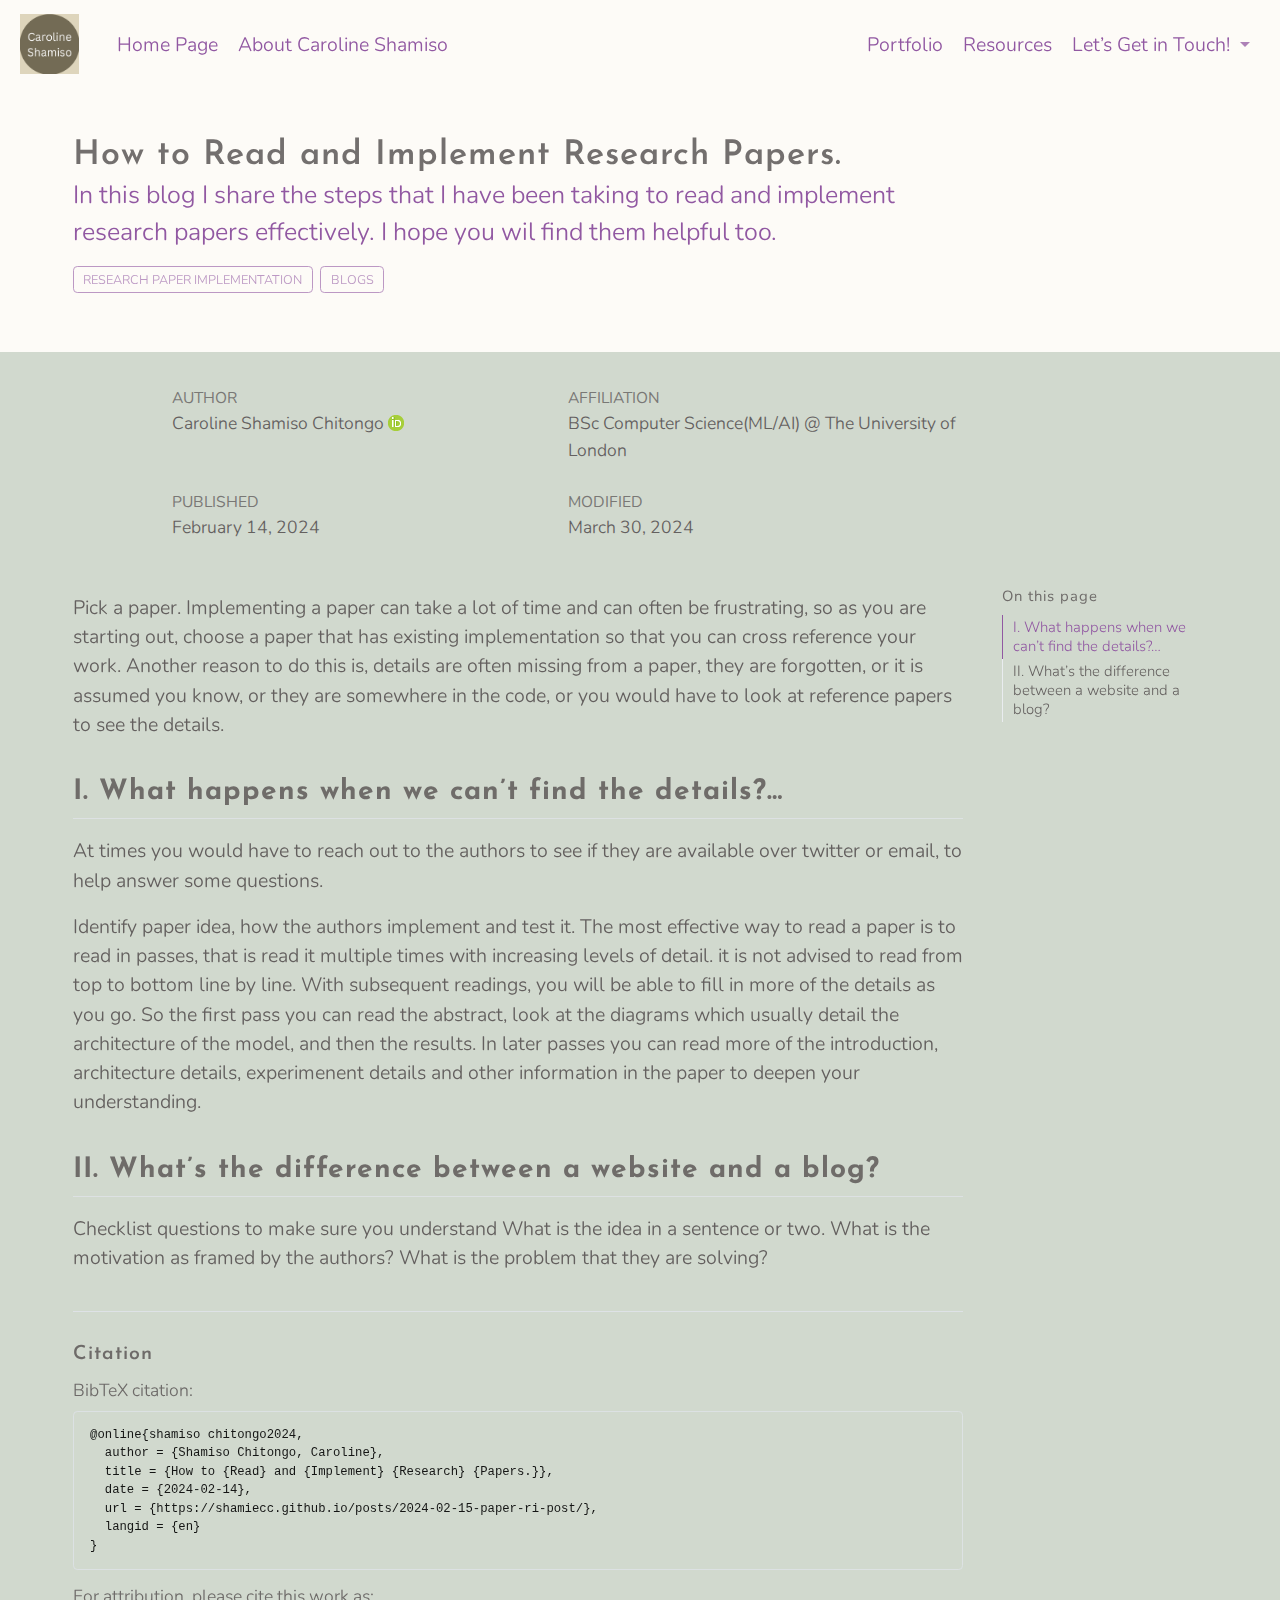
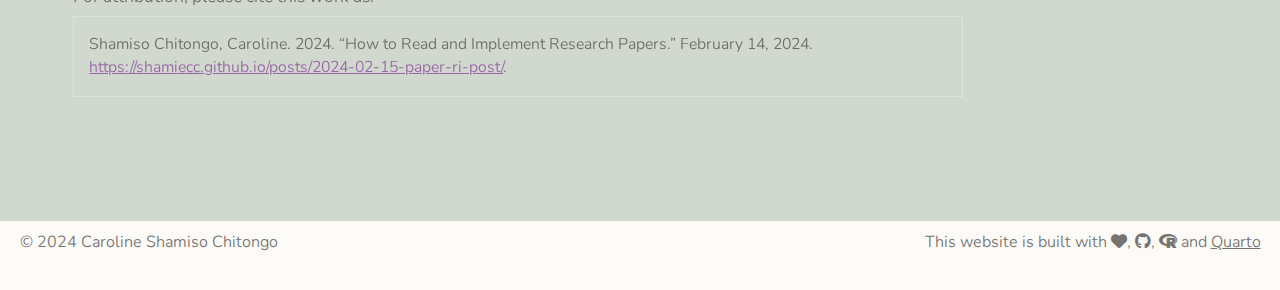
==== docs/posts/2024-02-15-paper-ri-post/index.html @ ace8da69 "first update" ====
<!DOCTYPE html>
<html xmlns="http://www.w3.org/1999/xhtml" lang="en" xml:lang="en"><head>

<meta charset="utf-8">
<meta name="generator" content="quarto-1.3.450">

<meta name="viewport" content="width=device-width, initial-scale=1.0, user-scalable=yes">

<meta name="author" content="Caroline Shamiso Chitongo">
<meta name="dcterms.date" content="2024-02-14">
<meta name="description" content="In this blog I share the steps that I have been taking to read and implement research papers effectively. I hope you wil find them helpful too.">

<title>How to Read and Implement Research Papers.</title>
<style>
code{white-space: pre-wrap;}
span.smallcaps{font-variant: small-caps;}
div.columns{display: flex; gap: min(4vw, 1.5em);}
div.column{flex: auto; overflow-x: auto;}
div.hanging-indent{margin-left: 1.5em; text-indent: -1.5em;}
ul.task-list{list-style: none;}
ul.task-list li input[type="checkbox"] {
  width: 0.8em;
  margin: 0 0.8em 0.2em -1em; /* quarto-specific, see https://github.com/quarto-dev/quarto-cli/issues/4556 */ 
  vertical-align: middle;
}
</style>


<script src="../../site_libs/quarto-nav/quarto-nav.js"></script>
<script src="../../site_libs/quarto-nav/headroom.min.js"></script>
<link href="../../images/world_icon.png" rel="icon" type="image/png">
<script src="../../site_libs/clipboard/clipboard.min.js"></script>
<script src="../../site_libs/quarto-html/quarto.js"></script>
<script src="../../site_libs/quarto-html/popper.min.js"></script>
<script src="../../site_libs/quarto-html/tippy.umd.min.js"></script>
<script src="../../site_libs/quarto-html/anchor.min.js"></script>
<link href="../../site_libs/quarto-html/tippy.css" rel="stylesheet">
<link href="../../site_libs/quarto-html/quarto-syntax-highlighting.css" rel="stylesheet" id="quarto-text-highlighting-styles">
<script src="../../site_libs/bootstrap/bootstrap.min.js"></script>
<link href="../../site_libs/bootstrap/bootstrap-icons.css" rel="stylesheet">
<link href="../../site_libs/bootstrap/bootstrap.min.css" rel="stylesheet" id="quarto-bootstrap" data-mode="light">
<link href="../../site_libs/quarto-contrib/fontawesome6-0.1.0/all.css" rel="stylesheet">
<link href="../../site_libs/quarto-contrib/fontawesome6-0.1.0/latex-fontsize.css" rel="stylesheet">
<script id="quarto-search-options" type="application/json">{
  "language": {
    "search-no-results-text": "No results",
    "search-matching-documents-text": "matching documents",
    "search-copy-link-title": "Copy link to search",
    "search-hide-matches-text": "Hide additional matches",
    "search-more-match-text": "more match in this document",
    "search-more-matches-text": "more matches in this document",
    "search-clear-button-title": "Clear",
    "search-detached-cancel-button-title": "Cancel",
    "search-submit-button-title": "Submit",
    "search-label": "Search"
  }
}</script>


<link rel="stylesheet" href="../../styles.css">
<meta property="og:title" content="How to Read and Implement Research Papers.">
<meta property="og:description" content="In this blog I share the steps that I have been taking to read and implement research papers effectively. I hope you wil find them helpful too.">
<meta property="og:image" content="https://shamiecc.github.io/posts/2024-02-15-paper-ri-post/rsech.jpg">
</head>

<body class="nav-fixed">

<div id="quarto-search-results"></div>
  <header id="quarto-header" class="headroom fixed-top">
    <nav class="navbar navbar-expand-lg navbar-dark ">
      <div class="navbar-container container-fluid">
      <div class="navbar-brand-container">
    <a href="../../index.html" class="navbar-brand navbar-brand-logo">
    <img src="../../images/logo_nav.png" alt="" class="navbar-logo">
    </a>
  </div>
          <button class="navbar-toggler" type="button" data-bs-toggle="collapse" data-bs-target="#navbarCollapse" aria-controls="navbarCollapse" aria-expanded="false" aria-label="Toggle navigation" onclick="if (window.quartoToggleHeadroom) { window.quartoToggleHeadroom(); }">
  <span class="navbar-toggler-icon"></span>
</button>
          <div class="collapse navbar-collapse" id="navbarCollapse">
            <ul class="navbar-nav navbar-nav-scroll me-auto">
  <li class="nav-item">
    <a class="nav-link" href="../../index.html" rel="" target="">
 <span class="menu-text">Home Page</span></a>
  </li>  
  <li class="nav-item">
    <a class="nav-link" href="../../about.html" rel="" target="">
 <span class="menu-text">About Caroline Shamiso</span></a>
  </li>  
</ul>
            <ul class="navbar-nav navbar-nav-scroll ms-auto">
  <li class="nav-item">
    <a class="nav-link" href="../../posts.html" rel="" target="">
 <span class="menu-text">Portfolio</span></a>
  </li>  
  <li class="nav-item">
    <a class="nav-link" href="../../resources.html" rel="" target="">
 <span class="menu-text">Resources</span></a>
  </li>  
  <li class="nav-item dropdown ">
    <a class="nav-link dropdown-toggle" href="#" id="nav-menu-lets-get-in-touch" role="button" data-bs-toggle="dropdown" aria-expanded="false" rel="" target="">
 <span class="menu-text">Let’s Get in Touch!</span>
    </a>
    <ul class="dropdown-menu dropdown-menu-end" aria-labelledby="nav-menu-lets-get-in-touch">    
        <li>
    <a class="dropdown-item" href="https://www.linkedin.com/in/caroline-shamiso-chitongo-7724381a8/" rel="" target=""><i class="bi bi-linkedin" role="img">
</i> 
 <span class="dropdown-text">LinkedIn</span></a>
  </li>  
        <li>
    <a class="dropdown-item" href="https://github.com/ShamieCC" rel="" target=""><i class="bi bi-github" role="img">
</i> 
 <span class="dropdown-text">GitHub</span></a>
  </li>  
        <li>
    <a class="dropdown-item" href="mailto:chitongo.shamiso@gmail.com" rel="" target=""><i class="bi bi-envelope" role="img">
</i> 
 <span class="dropdown-text">Email</span></a>
  </li>  
    </ul>
  </li>
</ul>
            <div class="quarto-navbar-tools">
</div>
          </div> <!-- /navcollapse -->
      </div> <!-- /container-fluid -->
    </nav>
</header>
<!-- content -->
<header id="title-block-header" class="quarto-title-block default page-columns page-full">
  <div class="quarto-title-banner page-columns page-full">
    <div class="quarto-title column-page-left">
      <h1 class="title">How to Read and Implement Research Papers.</h1>
                  <div>
        <div class="description">
          In this blog I share the steps that I have been taking to read and implement research papers effectively. I hope you wil find them helpful too.
        </div>
      </div>
                          <div class="quarto-categories">
                <div class="quarto-category">Research Paper Implementation</div>
                <div class="quarto-category">Blogs</div>
              </div>
                  </div>
  </div>
    
  <div class="quarto-title-meta-author">
    <div class="quarto-title-meta-heading">Author</div>
    <div class="quarto-title-meta-heading">Affiliation</div>
    
      <div class="quarto-title-meta-contents">
      <p class="author"><a href="https://shamiecc.github.io/">Caroline Shamiso Chitongo</a> <a href="https://orcid.org/0009-0008-4001-2360" class="quarto-title-author-orcid"> <img src="[data-uri]"></a></p>
    </div>
      <div class="quarto-title-meta-contents">
          <p class="affiliation">
              <a href="https://www.london.ac.uk/study/courses/undergraduate/bsc-computer-science">
              BSc Computer Science(ML/AI) @ The University of London
              </a>
            </p>
        </div>
      </div>

  <div class="quarto-title-meta">

        
      <div>
      <div class="quarto-title-meta-heading">Published</div>
      <div class="quarto-title-meta-contents">
        <p class="date">February 14, 2024</p>
      </div>
    </div>
    
      <div>
      <div class="quarto-title-meta-heading">Modified</div>
      <div class="quarto-title-meta-contents">
        <p class="date-modified">March 30, 2024</p>
      </div>
    </div>
      
    </div>
    
  
  </header><div id="quarto-content" class="quarto-container page-columns page-rows-contents page-layout-full page-navbar">
<!-- sidebar -->
<!-- margin-sidebar -->
    <div id="quarto-margin-sidebar" class="sidebar margin-sidebar">
        <nav id="TOC" role="doc-toc" class="toc-active">
    <h2 id="toc-title">On this page</h2>
   
  <ul>
  <li><a href="#i.-what-happens-when-we-cant-find-the-details" id="toc-i.-what-happens-when-we-cant-find-the-details" class="nav-link active" data-scroll-target="#i.-what-happens-when-we-cant-find-the-details">I. What happens when we can’t find the details?…</a></li>
  <li><a href="#ii.-whats-the-difference-between-a-website-and-a-blog" id="toc-ii.-whats-the-difference-between-a-website-and-a-blog" class="nav-link" data-scroll-target="#ii.-whats-the-difference-between-a-website-and-a-blog">II. What’s the difference between a website and a blog?</a></li>
  </ul>
</nav>
    </div>
<!-- main -->
<main class="content quarto-banner-title-block column-page-left" id="quarto-document-content">




<p>Pick a paper. Implementing a paper can take a lot of time and can often be frustrating, so as you are starting out, choose a paper that has existing implementation so that you can cross reference your work. Another reason to do this is, details are often missing from a paper, they are forgotten, or it is assumed you know, or they are somewhere in the code, or you would have to look at reference papers to see the details.</p>
<section id="i.-what-happens-when-we-cant-find-the-details" class="level2">
<h2 class="anchored" data-anchor-id="i.-what-happens-when-we-cant-find-the-details">I. What happens when we can’t find the details?…</h2>
<p>At times you would have to reach out to the authors to see if they are available over twitter or email, to help answer some questions.</p>
<p>Identify paper idea, how the authors implement and test it. The most effective way to read a paper is to read in passes, that is read it multiple times with increasing levels of detail. it is not advised to read from top to bottom line by line. With subsequent readings, you will be able to fill in more of the details as you go. So the first pass you can read the abstract, look at the diagrams which usually detail the architecture of the model, and then the results. In later passes you can read more of the introduction, architecture details, experimenent details and other information in the paper to deepen your understanding.</p>
</section>
<section id="ii.-whats-the-difference-between-a-website-and-a-blog" class="level2">
<h2 class="anchored" data-anchor-id="ii.-whats-the-difference-between-a-website-and-a-blog">II. What’s the difference between a website and a blog?</h2>
<p>Checklist questions to make sure you understand What is the idea in a sentence or two. What is the motivation as framed by the authors? What is the problem that they are solving?</p>


</section>

<div id="quarto-appendix" class="default"><section class="quarto-appendix-contents"><h2 class="anchored quarto-appendix-heading">Citation</h2><div><div class="quarto-appendix-secondary-label">BibTeX citation:</div><pre class="sourceCode code-with-copy quarto-appendix-bibtex"><code class="sourceCode bibtex">@online{shamiso chitongo2024,
  author = {Shamiso Chitongo, Caroline},
  title = {How to {Read} and {Implement} {Research} {Papers.}},
  date = {2024-02-14},
  url = {https://shamiecc.github.io/posts/2024-02-15-paper-ri-post/},
  langid = {en}
}
</code><button title="Copy to Clipboard" class="code-copy-button"><i class="bi"></i></button></pre><div class="quarto-appendix-secondary-label">For attribution, please cite this work as:</div><div id="ref-shamiso chitongo2024" class="csl-entry quarto-appendix-citeas" role="listitem">
Shamiso Chitongo, Caroline. 2024. <span>“How to Read and Implement
Research Papers.”</span> February 14, 2024. <a href="https://shamiecc.github.io/posts/2024-02-15-paper-ri-post/">https://shamiecc.github.io/posts/2024-02-15-paper-ri-post/</a>.
</div></div></section></div></main> <!-- /main -->
<script id="quarto-html-after-body" type="application/javascript">
window.document.addEventListener("DOMContentLoaded", function (event) {
  const toggleBodyColorMode = (bsSheetEl) => {
    const mode = bsSheetEl.getAttribute("data-mode");
    const bodyEl = window.document.querySelector("body");
    if (mode === "dark") {
      bodyEl.classList.add("quarto-dark");
      bodyEl.classList.remove("quarto-light");
    } else {
      bodyEl.classList.add("quarto-light");
      bodyEl.classList.remove("quarto-dark");
    }
  }
  const toggleBodyColorPrimary = () => {
    const bsSheetEl = window.document.querySelector("link#quarto-bootstrap");
    if (bsSheetEl) {
      toggleBodyColorMode(bsSheetEl);
    }
  }
  toggleBodyColorPrimary();  
  const icon = "";
  const anchorJS = new window.AnchorJS();
  anchorJS.options = {
    placement: 'right',
    icon: icon
  };
  anchorJS.add('.anchored');
  const isCodeAnnotation = (el) => {
    for (const clz of el.classList) {
      if (clz.startsWith('code-annotation-')) {                     
        return true;
      }
    }
    return false;
  }
  const clipboard = new window.ClipboardJS('.code-copy-button', {
    text: function(trigger) {
      const codeEl = trigger.previousElementSibling.cloneNode(true);
      for (const childEl of codeEl.children) {
        if (isCodeAnnotation(childEl)) {
          childEl.remove();
        }
      }
      return codeEl.innerText;
    }
  });
  clipboard.on('success', function(e) {
    // button target
    const button = e.trigger;
    // don't keep focus
    button.blur();
    // flash "checked"
    button.classList.add('code-copy-button-checked');
    var currentTitle = button.getAttribute("title");
    button.setAttribute("title", "Copied!");
    let tooltip;
    if (window.bootstrap) {
      button.setAttribute("data-bs-toggle", "tooltip");
      button.setAttribute("data-bs-placement", "left");
      button.setAttribute("data-bs-title", "Copied!");
      tooltip = new bootstrap.Tooltip(button, 
        { trigger: "manual", 
          customClass: "code-copy-button-tooltip",
          offset: [0, -8]});
      tooltip.show();    
    }
    setTimeout(function() {
      if (tooltip) {
        tooltip.hide();
        button.removeAttribute("data-bs-title");
        button.removeAttribute("data-bs-toggle");
        button.removeAttribute("data-bs-placement");
      }
      button.setAttribute("title", currentTitle);
      button.classList.remove('code-copy-button-checked');
    }, 1000);
    // clear code selection
    e.clearSelection();
  });
  function tippyHover(el, contentFn) {
    const config = {
      allowHTML: true,
      content: contentFn,
      maxWidth: 500,
      delay: 100,
      arrow: false,
      appendTo: function(el) {
          return el.parentElement;
      },
      interactive: true,
      interactiveBorder: 10,
      theme: 'quarto',
      placement: 'bottom-start'
    };
    window.tippy(el, config); 
  }
  const noterefs = window.document.querySelectorAll('a[role="doc-noteref"]');
  for (var i=0; i<noterefs.length; i++) {
    const ref = noterefs[i];
    tippyHover(ref, function() {
      // use id or data attribute instead here
      let href = ref.getAttribute('data-footnote-href') || ref.getAttribute('href');
      try { href = new URL(href).hash; } catch {}
      const id = href.replace(/^#\/?/, "");
      const note = window.document.getElementById(id);
      return note.innerHTML;
    });
  }
      let selectedAnnoteEl;
      const selectorForAnnotation = ( cell, annotation) => {
        let cellAttr = 'data-code-cell="' + cell + '"';
        let lineAttr = 'data-code-annotation="' +  annotation + '"';
        const selector = 'span[' + cellAttr + '][' + lineAttr + ']';
        return selector;
      }
      const selectCodeLines = (annoteEl) => {
        const doc = window.document;
        const targetCell = annoteEl.getAttribute("data-target-cell");
        const targetAnnotation = annoteEl.getAttribute("data-target-annotation");
        const annoteSpan = window.document.querySelector(selectorForAnnotation(targetCell, targetAnnotation));
        const lines = annoteSpan.getAttribute("data-code-lines").split(",");
        const lineIds = lines.map((line) => {
          return targetCell + "-" + line;
        })
        let top = null;
        let height = null;
        let parent = null;
        if (lineIds.length > 0) {
            //compute the position of the single el (top and bottom and make a div)
            const el = window.document.getElementById(lineIds[0]);
            top = el.offsetTop;
            height = el.offsetHeight;
            parent = el.parentElement.parentElement;
          if (lineIds.length > 1) {
            const lastEl = window.document.getElementById(lineIds[lineIds.length - 1]);
            const bottom = lastEl.offsetTop + lastEl.offsetHeight;
            height = bottom - top;
          }
          if (top !== null && height !== null && parent !== null) {
            // cook up a div (if necessary) and position it 
            let div = window.document.getElementById("code-annotation-line-highlight");
            if (div === null) {
              div = window.document.createElement("div");
              div.setAttribute("id", "code-annotation-line-highlight");
              div.style.position = 'absolute';
              parent.appendChild(div);
            }
            div.style.top = top - 2 + "px";
            div.style.height = height + 4 + "px";
            let gutterDiv = window.document.getElementById("code-annotation-line-highlight-gutter");
            if (gutterDiv === null) {
              gutterDiv = window.document.createElement("div");
              gutterDiv.setAttribute("id", "code-annotation-line-highlight-gutter");
              gutterDiv.style.position = 'absolute';
              const codeCell = window.document.getElementById(targetCell);
              const gutter = codeCell.querySelector('.code-annotation-gutter');
              gutter.appendChild(gutterDiv);
            }
            gutterDiv.style.top = top - 2 + "px";
            gutterDiv.style.height = height + 4 + "px";
          }
          selectedAnnoteEl = annoteEl;
        }
      };
      const unselectCodeLines = () => {
        const elementsIds = ["code-annotation-line-highlight", "code-annotation-line-highlight-gutter"];
        elementsIds.forEach((elId) => {
          const div = window.document.getElementById(elId);
          if (div) {
            div.remove();
          }
        });
        selectedAnnoteEl = undefined;
      };
      // Attach click handler to the DT
      const annoteDls = window.document.querySelectorAll('dt[data-target-cell]');
      for (const annoteDlNode of annoteDls) {
        annoteDlNode.addEventListener('click', (event) => {
          const clickedEl = event.target;
          if (clickedEl !== selectedAnnoteEl) {
            unselectCodeLines();
            const activeEl = window.document.querySelector('dt[data-target-cell].code-annotation-active');
            if (activeEl) {
              activeEl.classList.remove('code-annotation-active');
            }
            selectCodeLines(clickedEl);
            clickedEl.classList.add('code-annotation-active');
          } else {
            // Unselect the line
            unselectCodeLines();
            clickedEl.classList.remove('code-annotation-active');
          }
        });
      }
  const findCites = (el) => {
    const parentEl = el.parentElement;
    if (parentEl) {
      const cites = parentEl.dataset.cites;
      if (cites) {
        return {
          el,
          cites: cites.split(' ')
        };
      } else {
        return findCites(el.parentElement)
      }
    } else {
      return undefined;
    }
  };
  var bibliorefs = window.document.querySelectorAll('a[role="doc-biblioref"]');
  for (var i=0; i<bibliorefs.length; i++) {
    const ref = bibliorefs[i];
    const citeInfo = findCites(ref);
    if (citeInfo) {
      tippyHover(citeInfo.el, function() {
        var popup = window.document.createElement('div');
        citeInfo.cites.forEach(function(cite) {
          var citeDiv = window.document.createElement('div');
          citeDiv.classList.add('hanging-indent');
          citeDiv.classList.add('csl-entry');
          var biblioDiv = window.document.getElementById('ref-' + cite);
          if (biblioDiv) {
            citeDiv.innerHTML = biblioDiv.innerHTML;
          }
          popup.appendChild(citeDiv);
        });
        return popup.innerHTML;
      });
    }
  }
});
</script>
</div> <!-- /content -->
<footer class="footer">
  <div class="nav-footer">
    <div class="nav-footer-left">© 2024 Caroline Shamiso Chitongo</div>   
    <div class="nav-footer-center">
      &nbsp;
    </div>
    <div class="nav-footer-right">This website is built with <i class="fa-solid fa-heart" title="a heart" aria-label="heart"></i>, <a href="https://github.com/ShamieCC" target="_blank"><i class="fa-brands fa-github" title="GitHub octocat logo" aria-label="github"></i></a>, <a href="https://www.r-project.org/about.html" target="_blank"><i class="fa-brands fa-r-project" title="R Project" aria-label="r-project"></i></a> and <a href="https://quarto.org/" target="_blank">Quarto</a></div>
  </div>
</footer>



</body></html>
---- docs/site_libs/quarto-html/tippy.css ----
.tippy-box[data-animation=fade][data-state=hidden]{opacity:0}[data-tippy-root]{max-width:calc(100vw - 10px)}.tippy-box{position:relative;background-color:#333;color:#fff;border-radius:4px;font-size:14px;line-height:1.4;white-space:normal;outline:0;transition-property:transform,visibility,opacity}.tippy-box[data-placement^=top]>.tippy-arrow{bottom:0}.tippy-box[data-placement^=top]>.tippy-arrow:before{bottom:-7px;left:0;border-width:8px 8px 0;border-top-color:initial;transform-origin:center top}.tippy-box[data-placement^=bottom]>.tippy-arrow{top:0}.tippy-box[data-placement^=bottom]>.tippy-arrow:before{top:-7px;left:0;border-width:0 8px 8px;border-bottom-color:initial;transform-origin:center bottom}.tippy-box[data-placement^=left]>.tippy-arrow{right:0}.tippy-box[data-placement^=left]>.tippy-arrow:before{border-width:8px 0 8px 8px;border-left-color:initial;right:-7px;transform-origin:center left}.tippy-box[data-placement^=right]>.tippy-arrow{left:0}.tippy-box[data-placement^=right]>.tippy-arrow:before{left:-7px;border-width:8px 8px 8px 0;border-right-color:initial;transform-origin:center right}.tippy-box[data-inertia][data-state=visible]{transition-timing-function:cubic-bezier(.54,1.5,.38,1.11)}.tippy-arrow{width:16px;height:16px;color:#333}.tippy-arrow:before{content:"";position:absolute;border-color:transparent;border-style:solid}.tippy-content{position:relative;padding:5px 9px;z-index:1}
---- docs/site_libs/quarto-html/quarto-syntax-highlighting.css ----
/* quarto syntax highlight colors */
:root {
  --quarto-hl-ot-color: #003B4F;
  --quarto-hl-at-color: #657422;
  --quarto-hl-ss-color: #20794D;
  --quarto-hl-an-color: #5E5E5E;
  --quarto-hl-fu-color: #4758AB;
  --quarto-hl-st-color: #20794D;
  --quarto-hl-cf-color: #003B4F;
  --quarto-hl-op-color: #5E5E5E;
  --quarto-hl-er-color: #AD0000;
  --quarto-hl-bn-color: #AD0000;
  --quarto-hl-al-color: #AD0000;
  --quarto-hl-va-color: #111111;
  --quarto-hl-bu-color: inherit;
  --quarto-hl-ex-color: inherit;
  --quarto-hl-pp-color: #AD0000;
  --quarto-hl-in-color: #5E5E5E;
  --quarto-hl-vs-color: #20794D;
  --quarto-hl-wa-color: #5E5E5E;
  --quarto-hl-do-color: #5E5E5E;
  --quarto-hl-im-color: #00769E;
  --quarto-hl-ch-color: #20794D;
  --quarto-hl-dt-color: #AD0000;
  --quarto-hl-fl-color: #AD0000;
  --quarto-hl-co-color: #5E5E5E;
  --quarto-hl-cv-color: #5E5E5E;
  --quarto-hl-cn-color: #8f5902;
  --quarto-hl-sc-color: #5E5E5E;
  --quarto-hl-dv-color: #AD0000;
  --quarto-hl-kw-color: #003B4F;
}

/* other quarto variables */
:root {
  --quarto-font-monospace: SFMono-Regular, Menlo, Monaco, Consolas, "Liberation Mono", "Courier New", monospace;
}

pre > code.sourceCode > span {
  color: #003B4F;
}

code span {
  color: #003B4F;
}

code.sourceCode > span {
  color: #003B4F;
}

div.sourceCode,
div.sourceCode pre.sourceCode {
  color: #003B4F;
}

code span.ot {
  color: #003B4F;
  font-style: inherit;
}

code span.at {
  color: #657422;
  font-style: inherit;
}

code span.ss {
  color: #20794D;
  font-style: inherit;
}

code span.an {
  color: #5E5E5E;
  font-style: inherit;
}

code span.fu {
  color: #4758AB;
  font-style: inherit;
}

code span.st {
  color: #20794D;
  font-style: inherit;
}

code span.cf {
  color: #003B4F;
  font-style: inherit;
}

code span.op {
  color: #5E5E5E;
  font-style: inherit;
}

code span.er {
  color: #AD0000;
  font-style: inherit;
}

code span.bn {
  color: #AD0000;
  font-style: inherit;
}

code span.al {
  color: #AD0000;
  font-style: inherit;
}

code span.va {
  color: #111111;
  font-style: inherit;
}

code span.bu {
  font-style: inherit;
}

code span.ex {
  font-style: inherit;
}

code span.pp {
  color: #AD0000;
  font-style: inherit;
}

code span.in {
  color: #5E5E5E;
  font-style: inherit;
}

code span.vs {
  color: #20794D;
  font-style: inherit;
}

code span.wa {
  color: #5E5E5E;
  font-style: italic;
}

code span.do {
  color: #5E5E5E;
  font-style: italic;
}

code span.im {
  color: #00769E;
  font-style: inherit;
}

code span.ch {
  color: #20794D;
  font-style: inherit;
}

code span.dt {
  color: #AD0000;
  font-style: inherit;
}

code span.fl {
  color: #AD0000;
  font-style: inherit;
}

code span.co {
  color: #5E5E5E;
  font-style: inherit;
}

code span.cv {
  color: #5E5E5E;
  font-style: italic;
}

code span.cn {
  color: #8f5902;
  font-style: inherit;
}

code span.sc {
  color: #5E5E5E;
  font-style: inherit;
}

code span.dv {
  color: #AD0000;
  font-style: inherit;
}

code span.kw {
  color: #003B4F;
  font-style: inherit;
}

.prevent-inlining {
  content: "</";
}

/*# sourceMappingURL=debc5d5d77c3f9108843748ff7464032.css.map */
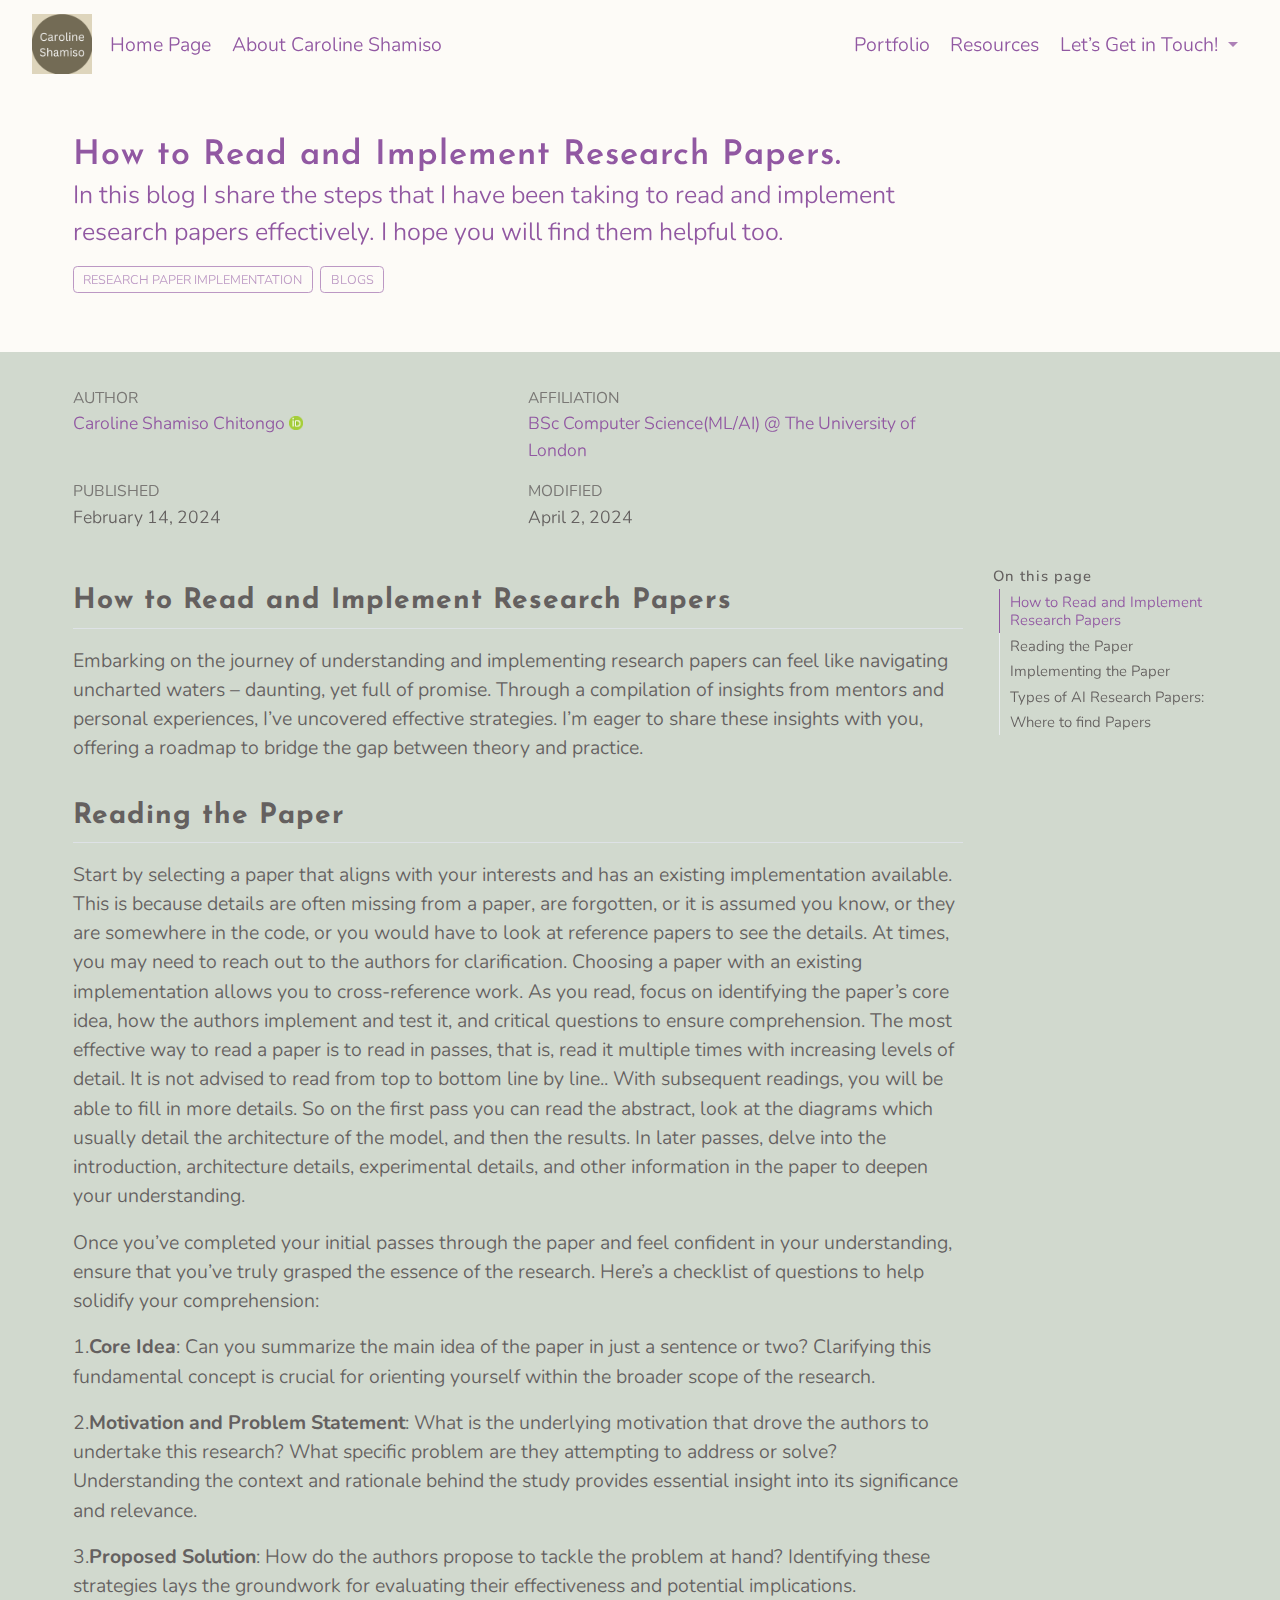
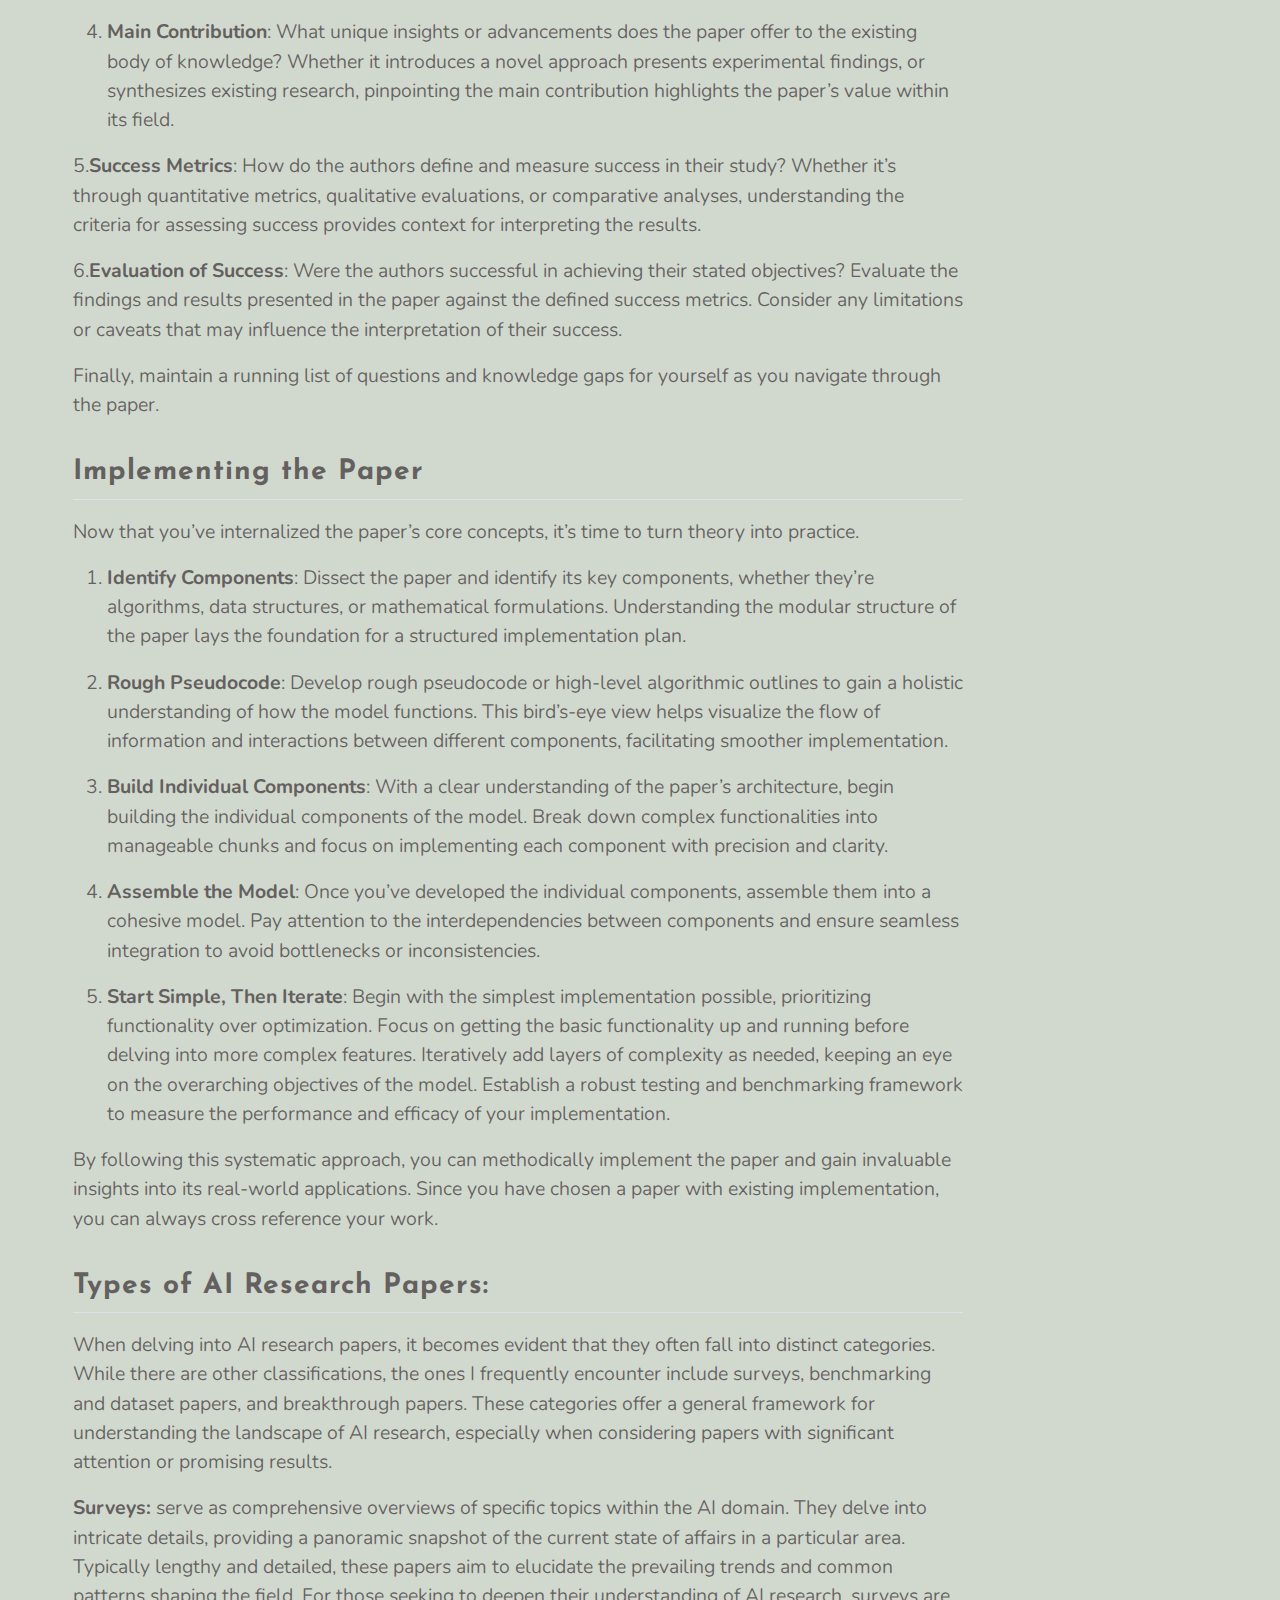
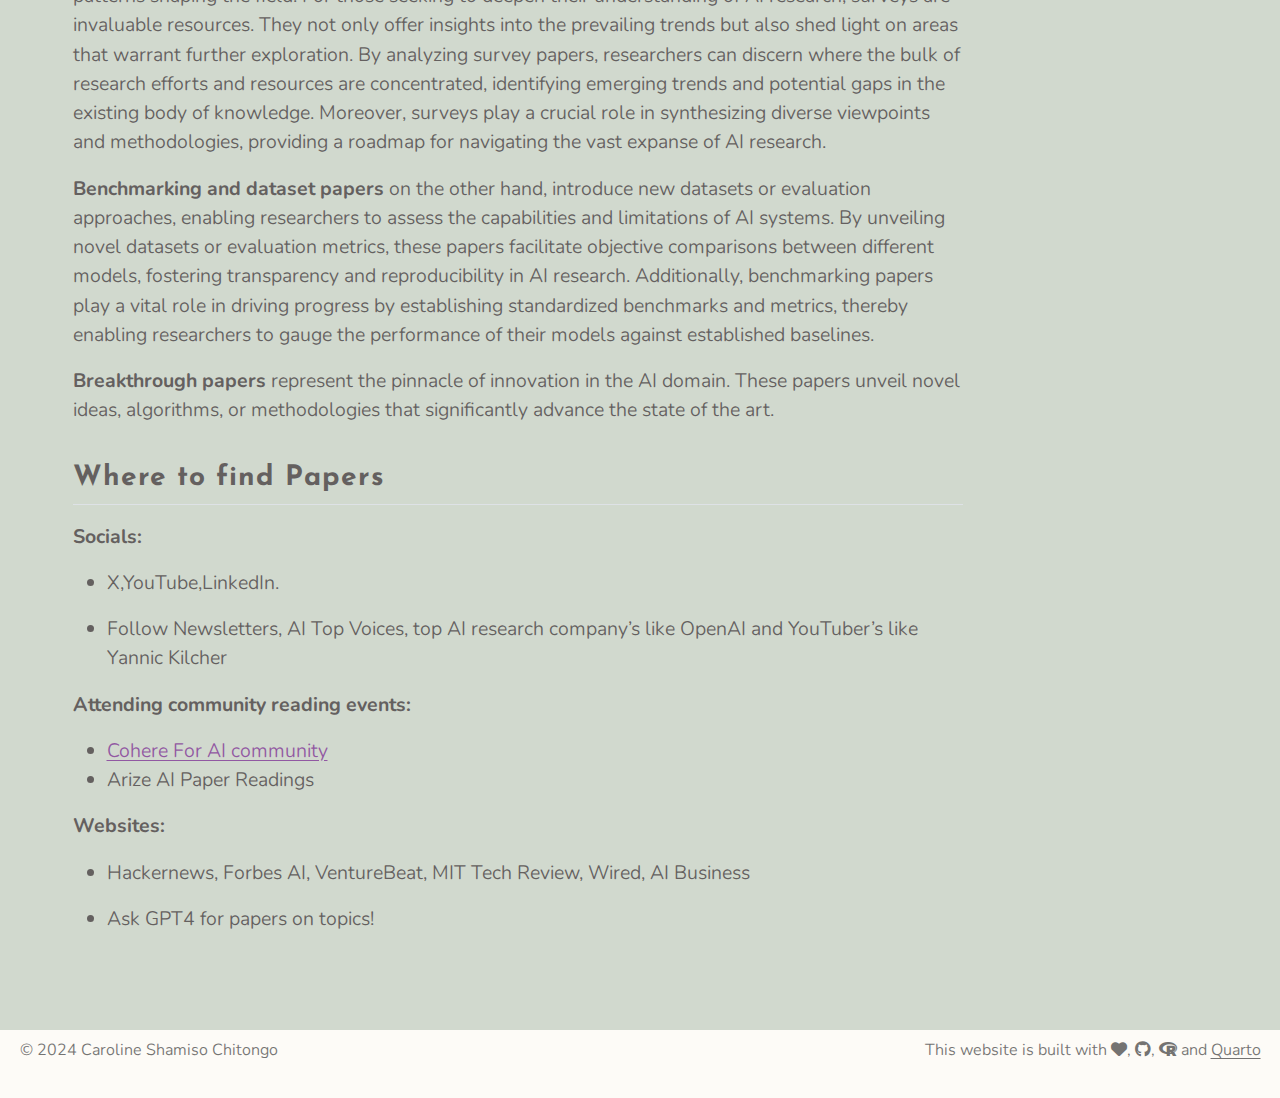
==== commit 04231e13: "Updated first blog" ====
--- a/docs/posts/2024-02-15-paper-ri-post/index.html
+++ b/docs/posts/2024-02-15-paper-ri-post/index.html
@@ -2,13 +2,13 @@
 <html xmlns="http://www.w3.org/1999/xhtml" lang="en" xml:lang="en"><head>
 
 <meta charset="utf-8">
-<meta name="generator" content="quarto-1.3.450">
+<meta name="generator" content="quarto-1.4.552">
 
 <meta name="viewport" content="width=device-width, initial-scale=1.0, user-scalable=yes">
 
 <meta name="author" content="Caroline Shamiso Chitongo">
 <meta name="dcterms.date" content="2024-02-14">
-<meta name="description" content="In this blog I share the steps that I have been taking to read and implement research papers effectively. I hope you wil find them helpful too.">
+<meta name="description" content="In this blog I share the steps that I have been taking to read and implement research papers effectively. I hope you will find them helpful too.">
 
 <title>How to Read and Implement Research Papers.</title>
 <style>
@@ -50,26 +50,36 @@
     "search-more-match-text": "more match in this document",
     "search-more-matches-text": "more matches in this document",
     "search-clear-button-title": "Clear",
+    "search-text-placeholder": "",
     "search-detached-cancel-button-title": "Cancel",
     "search-submit-button-title": "Submit",
     "search-label": "Search"
   }
 }</script>
+<script async="" src="https://www.googletagmanager.com/gtag/js?id=G-3YCVJ3TKDX"></script>
+
+<script type="text/javascript">
+
+window.dataLayer = window.dataLayer || [];
+function gtag(){dataLayer.push(arguments);}
+gtag('js', new Date());
+gtag('config', 'G-3YCVJ3TKDX', { 'anonymize_ip': true});
+</script>
 
 
 <link rel="stylesheet" href="../../styles.css">
 <meta property="og:title" content="How to Read and Implement Research Papers.">
-<meta property="og:description" content="In this blog I share the steps that I have been taking to read and implement research papers effectively. I hope you wil find them helpful too.">
+<meta property="og:description" content="In this blog I share the steps that I have been taking to read and implement research papers effectively. I hope you will find them helpful too.">
 <meta property="og:image" content="https://shamiecc.github.io/posts/2024-02-15-paper-ri-post/rsech.jpg">
 </head>
 
 <body class="nav-fixed">
 
 <div id="quarto-search-results"></div>
-  <header id="quarto-header" class="headroom fixed-top">
-    <nav class="navbar navbar-expand-lg navbar-dark ">
+  <header id="quarto-header" class="headroom fixed-top quarto-banner">
+    <nav class="navbar navbar-expand-lg " data-bs-theme="dark">
       <div class="navbar-container container-fluid">
-      <div class="navbar-brand-container">
+      <div class="navbar-brand-container mx-auto">
     <a href="../../index.html" class="navbar-brand navbar-brand-logo">
     <img src="../../images/logo_nav.png" alt="" class="navbar-logo">
     </a>
@@ -80,49 +90,49 @@
           <div class="collapse navbar-collapse" id="navbarCollapse">
             <ul class="navbar-nav navbar-nav-scroll me-auto">
   <li class="nav-item">
-    <a class="nav-link" href="../../index.html" rel="" target="">
- <span class="menu-text">Home Page</span></a>
+    <a class="nav-link" href="../../index.html"> 
+<span class="menu-text">Home Page</span></a>
   </li>  
   <li class="nav-item">
-    <a class="nav-link" href="../../about.html" rel="" target="">
- <span class="menu-text">About Caroline Shamiso</span></a>
+    <a class="nav-link" href="../../about.html"> 
+<span class="menu-text">About Caroline Shamiso</span></a>
   </li>  
 </ul>
             <ul class="navbar-nav navbar-nav-scroll ms-auto">
   <li class="nav-item">
-    <a class="nav-link" href="../../posts.html" rel="" target="">
- <span class="menu-text">Portfolio</span></a>
+    <a class="nav-link" href="../../posts.html"> 
+<span class="menu-text">Portfolio</span></a>
   </li>  
   <li class="nav-item">
-    <a class="nav-link" href="../../resources.html" rel="" target="">
- <span class="menu-text">Resources</span></a>
+    <a class="nav-link" href="../../resources.html"> 
+<span class="menu-text">Resources</span></a>
   </li>  
   <li class="nav-item dropdown ">
-    <a class="nav-link dropdown-toggle" href="#" id="nav-menu-lets-get-in-touch" role="button" data-bs-toggle="dropdown" aria-expanded="false" rel="" target="">
+    <a class="nav-link dropdown-toggle" href="#" id="nav-menu-lets-get-in-touch" role="button" data-bs-toggle="dropdown" aria-expanded="false">
  <span class="menu-text">Let’s Get in Touch!</span>
     </a>
     <ul class="dropdown-menu dropdown-menu-end" aria-labelledby="nav-menu-lets-get-in-touch">    
         <li>
-    <a class="dropdown-item" href="https://www.linkedin.com/in/caroline-shamiso-chitongo-7724381a8/" rel="" target=""><i class="bi bi-linkedin" role="img">
+    <a class="dropdown-item" href="https://www.linkedin.com/in/caroline-shamiso-chitongo-7724381a8/"><i class="bi bi-linkedin" role="img">
 </i> 
  <span class="dropdown-text">LinkedIn</span></a>
   </li>  
         <li>
-    <a class="dropdown-item" href="https://github.com/ShamieCC" rel="" target=""><i class="bi bi-github" role="img">
+    <a class="dropdown-item" href="https://github.com/ShamieCC"><i class="bi bi-github" role="img">
 </i> 
  <span class="dropdown-text">GitHub</span></a>
   </li>  
         <li>
-    <a class="dropdown-item" href="mailto:chitongo.shamiso@gmail.com" rel="" target=""><i class="bi bi-envelope" role="img">
+    <a class="dropdown-item" href="mailto:chitongo.shamiso@gmail.com"><i class="bi bi-envelope" role="img">
 </i> 
  <span class="dropdown-text">Email</span></a>
   </li>  
     </ul>
   </li>
 </ul>
-            <div class="quarto-navbar-tools">
+          </div> <!-- /navcollapse -->
+          <div class="quarto-navbar-tools">
 </div>
-          </div> <!-- /navcollapse -->
       </div> <!-- /container-fluid -->
     </nav>
 </header>
@@ -133,7 +143,7 @@
       <h1 class="title">How to Read and Implement Research Papers.</h1>
                   <div>
         <div class="description">
-          In this blog I share the steps that I have been taking to read and implement research papers effectively. I hope you wil find them helpful too.
+          In this blog I share the steps that I have been taking to read and implement research papers effectively. I hope you will find them helpful too.
         </div>
       </div>
                           <div class="quarto-categories">
@@ -143,23 +153,23 @@
                   </div>
   </div>
     
-  <div class="quarto-title-meta-author">
+  <div class="quarto-title-meta-author column-page-left">
     <div class="quarto-title-meta-heading">Author</div>
     <div class="quarto-title-meta-heading">Affiliation</div>
     
       <div class="quarto-title-meta-contents">
       <p class="author"><a href="https://shamiecc.github.io/">Caroline Shamiso Chitongo</a> <a href="https://orcid.org/0009-0008-4001-2360" class="quarto-title-author-orcid"> <img src="[data-uri]"></a></p>
     </div>
-      <div class="quarto-title-meta-contents">
+    <div class="quarto-title-meta-contents">
           <p class="affiliation">
               <a href="https://www.london.ac.uk/study/courses/undergraduate/bsc-computer-science">
               BSc Computer Science(ML/AI) @ The University of London
               </a>
             </p>
         </div>
-      </div>
-
-  <div class="quarto-title-meta">
+    </div>
+
+  <div class="quarto-title-meta column-page-left">
 
         
       <div>
@@ -172,7 +182,7 @@
       <div>
       <div class="quarto-title-meta-heading">Modified</div>
       <div class="quarto-title-meta-contents">
-        <p class="date-modified">March 30, 2024</p>
+        <p class="date-modified">April 2, 2024</p>
       </div>
     </div>
       
@@ -187,8 +197,11 @@
     <h2 id="toc-title">On this page</h2>
    
   <ul>
-  <li><a href="#i.-what-happens-when-we-cant-find-the-details" id="toc-i.-what-happens-when-we-cant-find-the-details" class="nav-link active" data-scroll-target="#i.-what-happens-when-we-cant-find-the-details">I. What happens when we can’t find the details?…</a></li>
-  <li><a href="#ii.-whats-the-difference-between-a-website-and-a-blog" id="toc-ii.-whats-the-difference-between-a-website-and-a-blog" class="nav-link" data-scroll-target="#ii.-whats-the-difference-between-a-website-and-a-blog">II. What’s the difference between a website and a blog?</a></li>
+  <li><a href="#how-to-read-and-implement-research-papers" id="toc-how-to-read-and-implement-research-papers" class="nav-link active" data-scroll-target="#how-to-read-and-implement-research-papers">How to Read and Implement Research Papers</a></li>
+  <li><a href="#reading-the-paper" id="toc-reading-the-paper" class="nav-link" data-scroll-target="#reading-the-paper">Reading the Paper</a></li>
+  <li><a href="#implementing-the-paper" id="toc-implementing-the-paper" class="nav-link" data-scroll-target="#implementing-the-paper">Implementing the Paper</a></li>
+  <li><a href="#types-of-ai-research-papers" id="toc-types-of-ai-research-papers" class="nav-link" data-scroll-target="#types-of-ai-research-papers">Types of AI Research Papers:</a></li>
+  <li><a href="#where-to-find-papers" id="toc-where-to-find-papers" class="nav-link" data-scroll-target="#where-to-find-papers">Where to find Papers</a></li>
   </ul>
 </nav>
     </div>
@@ -198,30 +211,66 @@
 
 
 
-<p>Pick a paper. Implementing a paper can take a lot of time and can often be frustrating, so as you are starting out, choose a paper that has existing implementation so that you can cross reference your work. Another reason to do this is, details are often missing from a paper, they are forgotten, or it is assumed you know, or they are somewhere in the code, or you would have to look at reference papers to see the details.</p>
-<section id="i.-what-happens-when-we-cant-find-the-details" class="level2">
-<h2 class="anchored" data-anchor-id="i.-what-happens-when-we-cant-find-the-details">I. What happens when we can’t find the details?…</h2>
-<p>At times you would have to reach out to the authors to see if they are available over twitter or email, to help answer some questions.</p>
-<p>Identify paper idea, how the authors implement and test it. The most effective way to read a paper is to read in passes, that is read it multiple times with increasing levels of detail. it is not advised to read from top to bottom line by line. With subsequent readings, you will be able to fill in more of the details as you go. So the first pass you can read the abstract, look at the diagrams which usually detail the architecture of the model, and then the results. In later passes you can read more of the introduction, architecture details, experimenent details and other information in the paper to deepen your understanding.</p>
+
+<section id="how-to-read-and-implement-research-papers" class="level2">
+<h2 class="anchored" data-anchor-id="how-to-read-and-implement-research-papers">How to Read and Implement Research Papers</h2>
+<p>Embarking on the journey of understanding and implementing research papers can feel like navigating uncharted waters – daunting, yet full of promise. Through a compilation of insights from mentors and personal experiences, I’ve uncovered effective strategies. I’m eager to share these insights with you, offering a roadmap to bridge the gap between theory and practice.</p>
 </section>
-<section id="ii.-whats-the-difference-between-a-website-and-a-blog" class="level2">
-<h2 class="anchored" data-anchor-id="ii.-whats-the-difference-between-a-website-and-a-blog">II. What’s the difference between a website and a blog?</h2>
-<p>Checklist questions to make sure you understand What is the idea in a sentence or two. What is the motivation as framed by the authors? What is the problem that they are solving?</p>
-
-
+<section id="reading-the-paper" class="level2">
+<h2 class="anchored" data-anchor-id="reading-the-paper">Reading the Paper</h2>
+<p>Start by selecting a paper that aligns with your interests and has an existing implementation available. This is because details are often missing from a paper, are forgotten, or it is assumed you know, or they are somewhere in the code, or you would have to look at reference papers to see the details. At times, you may need to reach out to the authors for clarification. Choosing a paper with an existing implementation allows you to cross-reference work. As you read, focus on identifying the paper’s core idea, how the authors implement and test it, and critical questions to ensure comprehension. The most effective way to read a paper is to read in passes, that is, read it multiple times with increasing levels of detail. It is not advised to read from top to bottom line by line.. With subsequent readings, you will be able to fill in more details. So on the first pass you can read the abstract, look at the diagrams which usually detail the architecture of the model, and then the results. In later passes, delve into the introduction, architecture details, experimental details, and other information in the paper to deepen your understanding.</p>
+<p>Once you’ve completed your initial passes through the paper and feel confident in your understanding, ensure that you’ve truly grasped the essence of the research. Here’s a checklist of questions to help solidify your comprehension:</p>
+<p>1.<strong>Core Idea</strong>: Can you summarize the main idea of the paper in just a sentence or two? Clarifying this fundamental concept is crucial for orienting yourself within the broader scope of the research.</p>
+<p>2.<strong>Motivation and Problem Statement</strong>: What is the underlying motivation that drove the authors to undertake this research? What specific problem are they attempting to address or solve? Understanding the context and rationale behind the study provides essential insight into its significance and relevance.</p>
+<p>3.<strong>Proposed Solution</strong>: How do the authors propose to tackle the problem at hand? Identifying these strategies lays the groundwork for evaluating their effectiveness and potential implications.</p>
+<ol start="4" type="1">
+<li><strong>Main Contribution</strong>: What unique insights or advancements does the paper offer to the existing body of knowledge? Whether it introduces a novel approach presents experimental findings, or synthesizes existing research, pinpointing the main contribution highlights the paper’s value within its field.</li>
+</ol>
+<p>5.<strong>Success Metrics</strong>: How do the authors define and measure success in their study? Whether it’s through quantitative metrics, qualitative evaluations, or comparative analyses, understanding the criteria for assessing success provides context for interpreting the results.</p>
+<p>6.<strong>Evaluation of Success</strong>: Were the authors successful in achieving their stated objectives? Evaluate the findings and results presented in the paper against the defined success metrics. Consider any limitations or caveats that may influence the interpretation of their success.</p>
+<p>Finally, maintain a running list of questions and knowledge gaps for yourself as you navigate through the paper.</p>
 </section>
-
-<div id="quarto-appendix" class="default"><section class="quarto-appendix-contents"><h2 class="anchored quarto-appendix-heading">Citation</h2><div><div class="quarto-appendix-secondary-label">BibTeX citation:</div><pre class="sourceCode code-with-copy quarto-appendix-bibtex"><code class="sourceCode bibtex">@online{shamiso chitongo2024,
-  author = {Shamiso Chitongo, Caroline},
-  title = {How to {Read} and {Implement} {Research} {Papers.}},
-  date = {2024-02-14},
-  url = {https://shamiecc.github.io/posts/2024-02-15-paper-ri-post/},
-  langid = {en}
-}
-</code><button title="Copy to Clipboard" class="code-copy-button"><i class="bi"></i></button></pre><div class="quarto-appendix-secondary-label">For attribution, please cite this work as:</div><div id="ref-shamiso chitongo2024" class="csl-entry quarto-appendix-citeas" role="listitem">
-Shamiso Chitongo, Caroline. 2024. <span>“How to Read and Implement
-Research Papers.”</span> February 14, 2024. <a href="https://shamiecc.github.io/posts/2024-02-15-paper-ri-post/">https://shamiecc.github.io/posts/2024-02-15-paper-ri-post/</a>.
-</div></div></section></div></main> <!-- /main -->
+<section id="implementing-the-paper" class="level2">
+<h2 class="anchored" data-anchor-id="implementing-the-paper">Implementing the Paper</h2>
+<p>Now that you’ve internalized the paper’s core concepts, it’s time to turn theory into practice.</p>
+<ol type="1">
+<li><p><strong>Identify Components</strong>: Dissect the paper and identify its key components, whether they’re algorithms, data structures, or mathematical formulations. Understanding the modular structure of the paper lays the foundation for a structured implementation plan.</p></li>
+<li><p><strong>Rough Pseudocode</strong>: Develop rough pseudocode or high-level algorithmic outlines to gain a holistic understanding of how the model functions. This bird’s-eye view helps visualize the flow of information and interactions between different components, facilitating smoother implementation.</p></li>
+<li><p><strong>Build Individual Components</strong>: With a clear understanding of the paper’s architecture, begin building the individual components of the model. Break down complex functionalities into manageable chunks and focus on implementing each component with precision and clarity.</p></li>
+<li><p><strong>Assemble the Model</strong>: Once you’ve developed the individual components, assemble them into a cohesive model. Pay attention to the interdependencies between components and ensure seamless integration to avoid bottlenecks or inconsistencies.</p></li>
+<li><p><strong>Start Simple, Then Iterate</strong>: Begin with the simplest implementation possible, prioritizing functionality over optimization. Focus on getting the basic functionality up and running before delving into more complex features. Iteratively add layers of complexity as needed, keeping an eye on the overarching objectives of the model. Establish a robust testing and benchmarking framework to measure the performance and efficacy of your implementation.</p></li>
+</ol>
+<p>By following this systematic approach, you can methodically implement the paper and gain invaluable insights into its real-world applications. Since you have chosen a paper with existing implementation, you can always cross reference your work.</p>
+</section>
+<section id="types-of-ai-research-papers" class="level2">
+<h2 class="anchored" data-anchor-id="types-of-ai-research-papers">Types of AI Research Papers:</h2>
+<p>When delving into AI research papers, it becomes evident that they often fall into distinct categories. While there are other classifications, the ones I frequently encounter include surveys, benchmarking and dataset papers, and breakthrough papers. These categories offer a general framework for understanding the landscape of AI research, especially when considering papers with significant attention or promising results.</p>
+<p><strong>Surveys:</strong> serve as comprehensive overviews of specific topics within the AI domain. They delve into intricate details, providing a panoramic snapshot of the current state of affairs in a particular area. Typically lengthy and detailed, these papers aim to elucidate the prevailing trends and common patterns shaping the field. For those seeking to deepen their understanding of AI research, surveys are invaluable resources. They not only offer insights into the prevailing trends but also shed light on areas that warrant further exploration. By analyzing survey papers, researchers can discern where the bulk of research efforts and resources are concentrated, identifying emerging trends and potential gaps in the existing body of knowledge. Moreover, surveys play a crucial role in synthesizing diverse viewpoints and methodologies, providing a roadmap for navigating the vast expanse of AI research.</p>
+<p><strong>Benchmarking and dataset papers</strong> on the other hand, introduce new datasets or evaluation approaches, enabling researchers to assess the capabilities and limitations of AI systems. By unveiling novel datasets or evaluation metrics, these papers facilitate objective comparisons between different models, fostering transparency and reproducibility in AI research. Additionally, benchmarking papers play a vital role in driving progress by establishing standardized benchmarks and metrics, thereby enabling researchers to gauge the performance of their models against established baselines.</p>
+<p><strong>Breakthrough papers</strong> represent the pinnacle of innovation in the AI domain. These papers unveil novel ideas, algorithms, or methodologies that significantly advance the state of the art.</p>
+</section>
+<section id="where-to-find-papers" class="level2">
+<h2 class="anchored" data-anchor-id="where-to-find-papers">Where to find Papers</h2>
+<p><strong>Socials:</strong></p>
+<ul>
+<li><p>X,YouTube,LinkedIn.</p></li>
+<li><p>Follow Newsletters, AI Top Voices, top AI research company’s like OpenAI and YouTuber’s like Yannic Kilcher</p></li>
+</ul>
+<p><strong>Attending community reading events:</strong></p>
+<ul>
+<li><a href="https://sites.google.com/cohere.com/c4ai-community/community-programs?authuser=0">Cohere For AI community</a></li>
+<li>Arize AI Paper Readings</li>
+</ul>
+<p><strong>Websites:</strong></p>
+<ul>
+<li><p>Hackernews, Forbes AI, VentureBeat, MIT Tech Review, Wired, AI Business</p></li>
+<li><p>Ask GPT4 for papers on topics!</p></li>
+</ul>
+
+
+</section>
+
+</main> <!-- /main -->
 <script id="quarto-html-after-body" type="application/javascript">
 window.document.addEventListener("DOMContentLoaded", function (event) {
   const toggleBodyColorMode = (bsSheetEl) => {
@@ -301,10 +350,27 @@
     // clear code selection
     e.clearSelection();
   });
-  function tippyHover(el, contentFn) {
+    var localhostRegex = new RegExp(/^(?:http|https):\/\/localhost\:?[0-9]*\//);
+    var mailtoRegex = new RegExp(/^mailto:/);
+      var filterRegex = new RegExp("https:\/\/shamiecc\.github\.io\/");
+    var isInternal = (href) => {
+        return filterRegex.test(href) || localhostRegex.test(href) || mailtoRegex.test(href);
+    }
+    // Inspect non-navigation links and adorn them if external
+ 	var links = window.document.querySelectorAll('a[href]:not(.nav-link):not(.navbar-brand):not(.toc-action):not(.sidebar-link):not(.sidebar-item-toggle):not(.pagination-link):not(.no-external):not([aria-hidden]):not(.dropdown-item):not(.quarto-navigation-tool)');
+    for (var i=0; i<links.length; i++) {
+      const link = links[i];
+      if (!isInternal(link.href)) {
+        // undo the damage that might have been done by quarto-nav.js in the case of
+        // links that we want to consider external
+        if (link.dataset.originalHref !== undefined) {
+          link.href = link.dataset.originalHref;
+        }
+      }
+    }
+  function tippyHover(el, contentFn, onTriggerFn, onUntriggerFn) {
     const config = {
       allowHTML: true,
-      content: contentFn,
       maxWidth: 500,
       delay: 100,
       arrow: false,
@@ -314,8 +380,17 @@
       interactive: true,
       interactiveBorder: 10,
       theme: 'quarto',
-      placement: 'bottom-start'
+      placement: 'bottom-start',
     };
+    if (contentFn) {
+      config.content = contentFn;
+    }
+    if (onTriggerFn) {
+      config.onTrigger = onTriggerFn;
+    }
+    if (onUntriggerFn) {
+      config.onUntrigger = onUntriggerFn;
+    }
     window.tippy(el, config); 
   }
   const noterefs = window.document.querySelectorAll('a[role="doc-noteref"]');
@@ -327,7 +402,130 @@
       try { href = new URL(href).hash; } catch {}
       const id = href.replace(/^#\/?/, "");
       const note = window.document.getElementById(id);
-      return note.innerHTML;
+      if (note) {
+        return note.innerHTML;
+      } else {
+        return "";
+      }
+    });
+  }
+  const xrefs = window.document.querySelectorAll('a.quarto-xref');
+  const processXRef = (id, note) => {
+    // Strip column container classes
+    const stripColumnClz = (el) => {
+      el.classList.remove("page-full", "page-columns");
+      if (el.children) {
+        for (const child of el.children) {
+          stripColumnClz(child);
+        }
+      }
+    }
+    stripColumnClz(note)
+    if (id === null || id.startsWith('sec-')) {
+      // Special case sections, only their first couple elements
+      const container = document.createElement("div");
+      if (note.children && note.children.length > 2) {
+        container.appendChild(note.children[0].cloneNode(true));
+        for (let i = 1; i < note.children.length; i++) {
+          const child = note.children[i];
+          if (child.tagName === "P" && child.innerText === "") {
+            continue;
+          } else {
+            container.appendChild(child.cloneNode(true));
+            break;
+          }
+        }
+        if (window.Quarto?.typesetMath) {
+          window.Quarto.typesetMath(container);
+        }
+        return container.innerHTML
+      } else {
+        if (window.Quarto?.typesetMath) {
+          window.Quarto.typesetMath(note);
+        }
+        return note.innerHTML;
+      }
+    } else {
+      // Remove any anchor links if they are present
+      const anchorLink = note.querySelector('a.anchorjs-link');
+      if (anchorLink) {
+        anchorLink.remove();
+      }
+      if (window.Quarto?.typesetMath) {
+        window.Quarto.typesetMath(note);
+      }
+      // TODO in 1.5, we should make sure this works without a callout special case
+      if (note.classList.contains("callout")) {
+        return note.outerHTML;
+      } else {
+        return note.innerHTML;
+      }
+    }
+  }
+  for (var i=0; i<xrefs.length; i++) {
+    const xref = xrefs[i];
+    tippyHover(xref, undefined, function(instance) {
+      instance.disable();
+      let url = xref.getAttribute('href');
+      let hash = undefined; 
+      if (url.startsWith('#')) {
+        hash = url;
+      } else {
+        try { hash = new URL(url).hash; } catch {}
+      }
+      if (hash) {
+        const id = hash.replace(/^#\/?/, "");
+        const note = window.document.getElementById(id);
+        if (note !== null) {
+          try {
+            const html = processXRef(id, note.cloneNode(true));
+            instance.setContent(html);
+          } finally {
+            instance.enable();
+            instance.show();
+          }
+        } else {
+          // See if we can fetch this
+          fetch(url.split('#')[0])
+          .then(res => res.text())
+          .then(html => {
+            const parser = new DOMParser();
+            const htmlDoc = parser.parseFromString(html, "text/html");
+            const note = htmlDoc.getElementById(id);
+            if (note !== null) {
+              const html = processXRef(id, note);
+              instance.setContent(html);
+            } 
+          }).finally(() => {
+            instance.enable();
+            instance.show();
+          });
+        }
+      } else {
+        // See if we can fetch a full url (with no hash to target)
+        // This is a special case and we should probably do some content thinning / targeting
+        fetch(url)
+        .then(res => res.text())
+        .then(html => {
+          const parser = new DOMParser();
+          const htmlDoc = parser.parseFromString(html, "text/html");
+          const note = htmlDoc.querySelector('main.content');
+          if (note !== null) {
+            // This should only happen for chapter cross references
+            // (since there is no id in the URL)
+            // remove the first header
+            if (note.children.length > 0 && note.children[0].tagName === "HEADER") {
+              note.children[0].remove();
+            }
+            const html = processXRef(null, note);
+            instance.setContent(html);
+          } 
+        }).finally(() => {
+          instance.enable();
+          instance.show();
+        });
+      }
+    }, function(instance) {
     });
   }
       let selectedAnnoteEl;
@@ -371,6 +569,7 @@
             }
             div.style.top = top - 2 + "px";
             div.style.height = height + 4 + "px";
+            div.style.left = 0;
             let gutterDiv = window.document.getElementById("code-annotation-line-highlight-gutter");
             if (gutterDiv === null) {
               gutterDiv = window.document.createElement("div");
@@ -396,6 +595,32 @@
         });
         selectedAnnoteEl = undefined;
       };
+        // Handle positioning of the toggle
+    window.addEventListener(
+      "resize",
+      throttle(() => {
+        elRect = undefined;
+        if (selectedAnnoteEl) {
+          selectCodeLines(selectedAnnoteEl);
+        }
+      }, 10)
+    );
+    function throttle(fn, ms) {
+    let throttle = false;
+    let timer;
+      return (...args) => {
+        if(!throttle) { // first call gets through
+            fn.apply(this, args);
+            throttle = true;
+        } else { // all the others get throttled
+            if(timer) clearTimeout(timer); // cancel #2
+            timer = setTimeout(() => {
+              fn.apply(this, args);
+              timer = throttle = false;
+            }, ms);
+        }
+      };
+    }
       // Attach click handler to the DT
       const annoteDls = window.document.querySelectorAll('dt[data-target-cell]');
       for (const annoteDlNode of annoteDls) {
@@ -458,14 +683,19 @@
 </div> <!-- /content -->
 <footer class="footer">
   <div class="nav-footer">
-    <div class="nav-footer-left">© 2024 Caroline Shamiso Chitongo</div>   
+    <div class="nav-footer-left">
+<p>© 2024 Caroline Shamiso Chitongo</p>
+</div>   
     <div class="nav-footer-center">
       &nbsp;
     </div>
-    <div class="nav-footer-right">This website is built with <i class="fa-solid fa-heart" title="a heart" aria-label="heart"></i>, <a href="https://github.com/ShamieCC" target="_blank"><i class="fa-brands fa-github" title="GitHub octocat logo" aria-label="github"></i></a>, <a href="https://www.r-project.org/about.html" target="_blank"><i class="fa-brands fa-r-project" title="R Project" aria-label="r-project"></i></a> and <a href="https://quarto.org/" target="_blank">Quarto</a></div>
+    <div class="nav-footer-right">
+<p>This website is built with <i class="fa-solid fa-heart" title="a heart" aria-label="heart"></i>, <a href="https://github.com/ShamieCC" target="_blank"><i class="fa-brands fa-github" title="GitHub octocat logo" aria-label="github"></i></a>, <a href="https://www.r-project.org/about.html" target="_blank"><i class="fa-brands fa-r-project" title="R Project" aria-label="r-project"></i></a> and <a href="https://quarto.org/" target="_blank">Quarto</a></p>
+</div>
   </div>
 </footer>
 
 
 
+
 </body></html>